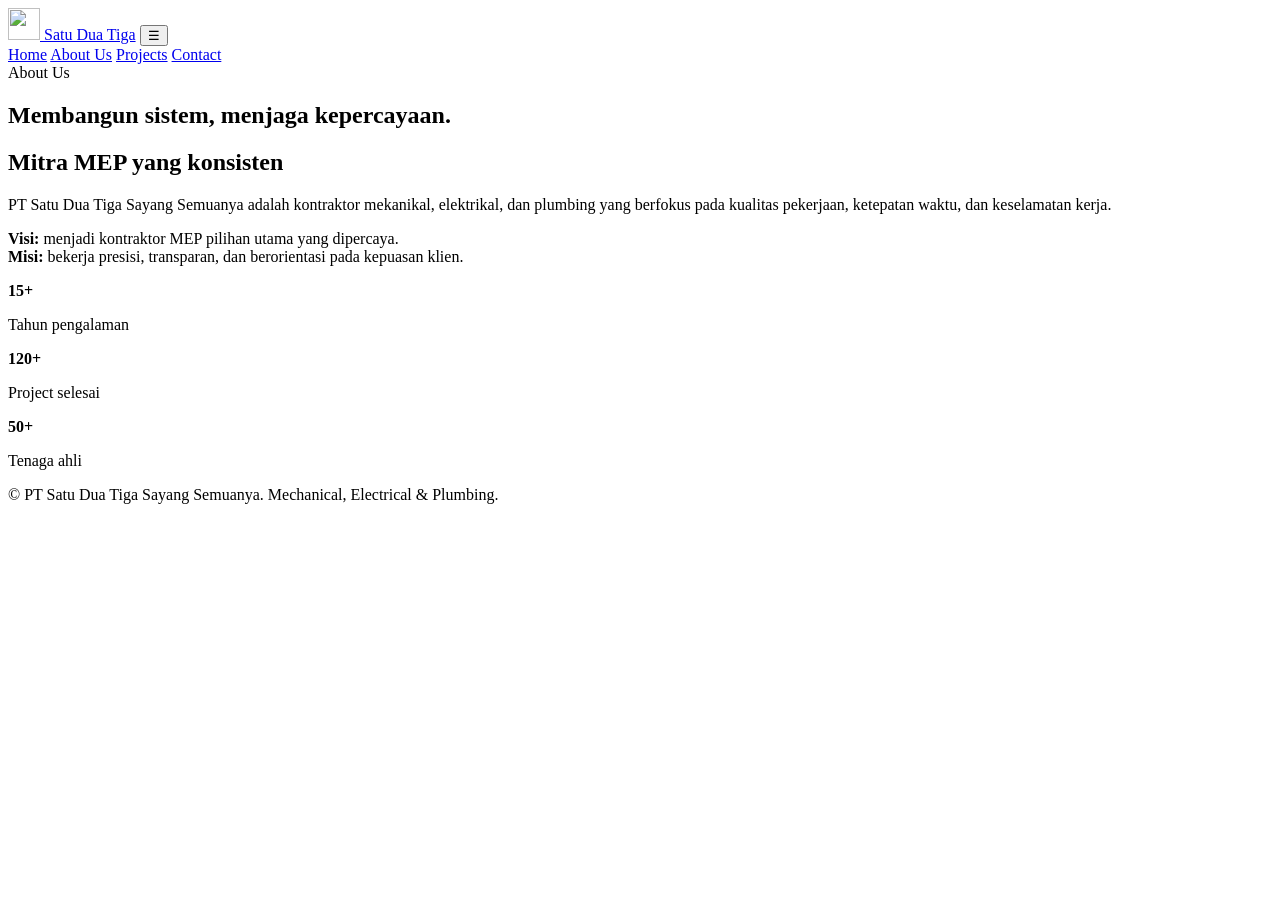
==== about.html @ 3d6bec4f "Add files via upload" ====
<!DOCTYPE html>
<html lang="id">
<head>
  <meta charset="UTF-8">
  <meta name="viewport" content="width=device-width, initial-scale=1">
  <title>About Us | PT Satu Dua Tiga Sayang Semuanya</title>
  <meta name="description" content="Tentang PT Satu Dua Tiga Sayang Semuanya.">
  <link rel="icon" type="image/svg+xml" href="assets/favicon.svg">
  <link rel="preconnect" href="https://fonts.googleapis.com">
  <link href="https://fonts.googleapis.com/css2?family=Inter:wght@400;600&family=Playfair+Display:wght@500;600&display=swap" rel="stylesheet">
  <link rel="stylesheet" href="assets/css/style.css">
</head>
<body>
<!-- ===== NAVBAR ===== -->
<header class="site-header">
  <div class="container nav">
    <a class="brand" href="index.html"><img src="assets/favicon.svg" alt="" width="32" height="32"> Satu Dua Tiga</a>
    <button class="nav-toggle" aria-label="Menu" aria-expanded="false">&#9776;</button>
    <nav class="menu">
      <a href="index.html">Home</a>
      <a href="about.html" class="active">About Us</a>
      <a href="projects.html">Projects</a>
      <a href="contact.html">Contact</a>
    </nav>
  </div>
</header>

<section class="page-hero"><div class="container">
  <span class="eyebrow">About Us</span>
  <h1>Membangun sistem, menjaga kepercayaan.</h1>
</div></section>

<section class="section"><div class="container grid grid-2">
  <!-- Ganti gambar: simpan sebagai assets/images/about.jpg -->
  <div class="about-visual reveal" role="img" aria-label="Tim PT Satu Dua Tiga Sayang Semuanya"></div>
  <div class="reveal">
    <h2>Mitra MEP yang konsisten</h2>
    <p>PT Satu Dua Tiga Sayang Semuanya adalah kontraktor mekanikal, elektrikal, dan plumbing yang berfokus pada kualitas pekerjaan, ketepatan waktu, dan keselamatan kerja.</p>
    <p><strong>Visi:</strong> menjadi kontraktor MEP pilihan utama yang dipercaya.<br>
       <strong>Misi:</strong> bekerja presisi, transparan, dan berorientasi pada kepuasan klien.</p>
  </div>
</div></section>

<section class="section alt"><div class="container">
  <div class="stats reveal">
    <div><strong>15+</strong><p>Tahun pengalaman</p></div>
    <div><strong>120+</strong><p>Project selesai</p></div>
    <div><strong>50+</strong><p>Tenaga ahli</p></div>
  </div>
</div></section>

<!-- ===== FOOTER ===== -->
<footer class="site-footer">
  <div class="container">
    &copy; <span class="year"></span> PT Satu Dua Tiga Sayang Semuanya. Mechanical, Electrical &amp; Plumbing.
  </div>
</footer>
<script src="assets/js/main.js"></script>
</body>
</html>
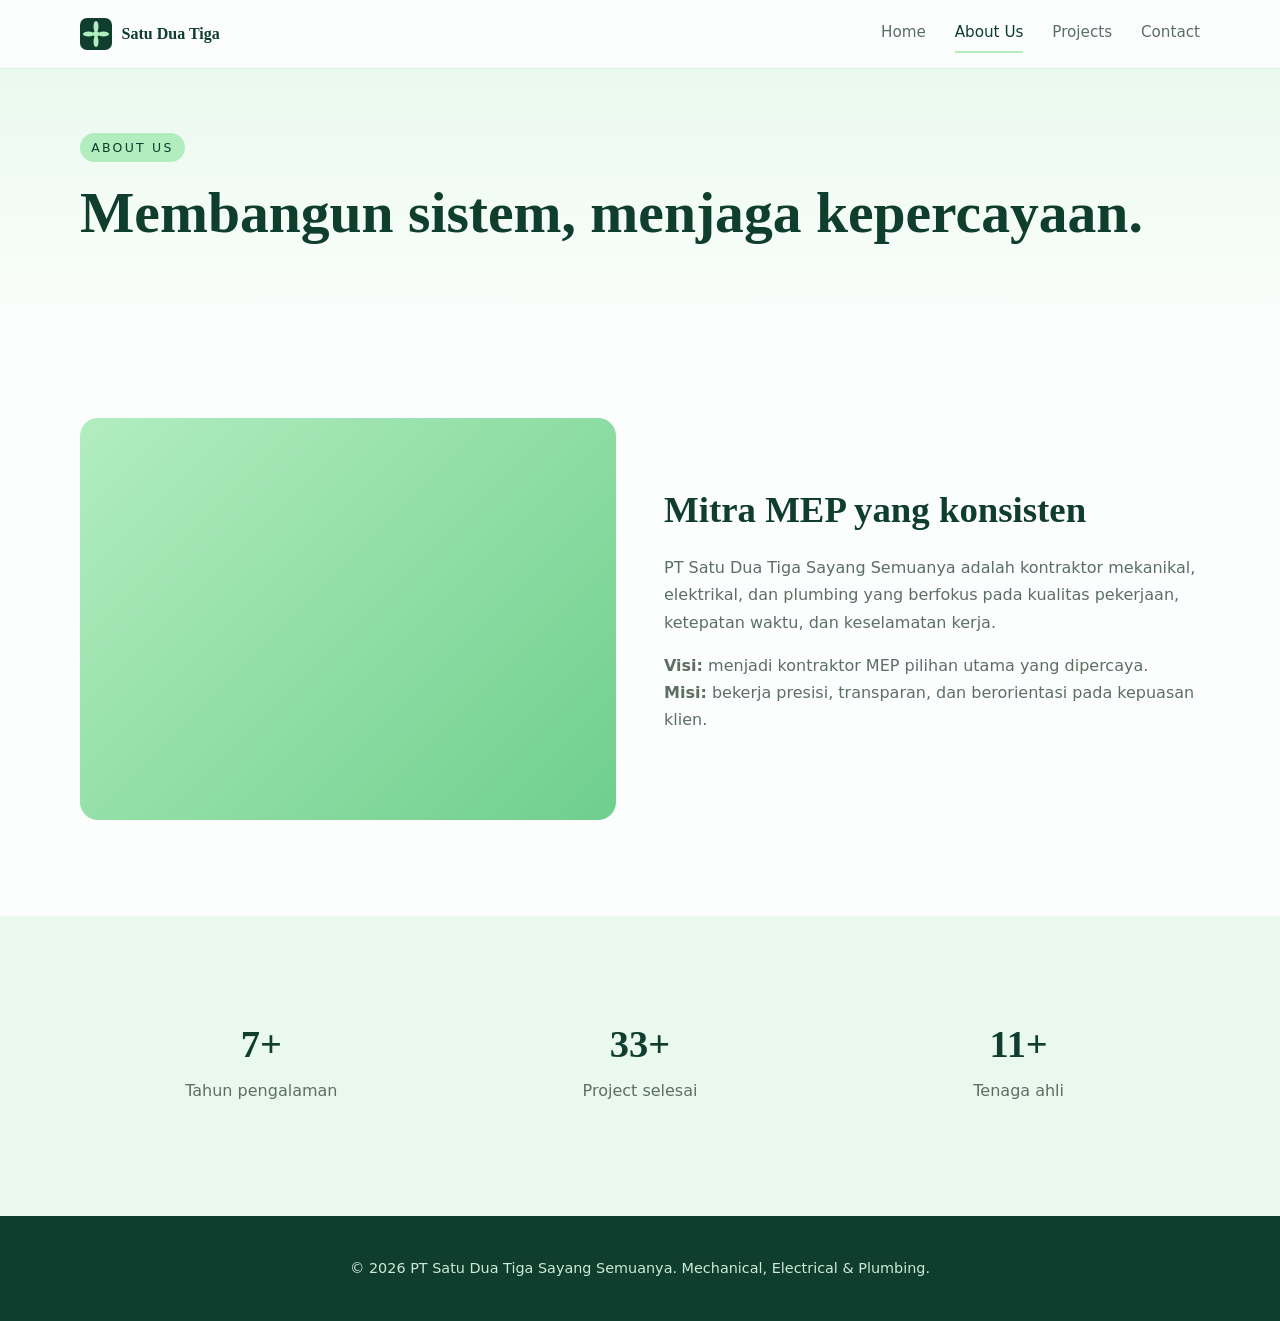
==== commit 81750afc: "Update about.html" ====
--- a/about.html
+++ b/about.html
@@ -1,5 +1,6 @@
 <!DOCTYPE html>
 <html lang="id">
+  
 <head>
   <meta charset="UTF-8">
   <meta name="viewport" content="width=device-width, initial-scale=1">
@@ -11,6 +12,7 @@
   <link rel="stylesheet" href="assets/css/style.css">
 </head>
 <body>
+  
 <!-- ===== NAVBAR ===== -->
 <header class="site-header">
   <div class="container nav">
@@ -30,7 +32,9 @@
   <h1>Membangun sistem, menjaga kepercayaan.</h1>
 </div></section>
 
-<section class="section"><div class="container grid grid-2">
+<section class="section">
+  <div class="container grid grid-2">
+  
   <!-- Ganti gambar: simpan sebagai assets/images/about.jpg -->
   <div class="about-visual reveal" role="img" aria-label="Tim PT Satu Dua Tiga Sayang Semuanya"></div>
   <div class="reveal">
@@ -43,9 +47,9 @@
 
 <section class="section alt"><div class="container">
   <div class="stats reveal">
-    <div><strong>15+</strong><p>Tahun pengalaman</p></div>
-    <div><strong>120+</strong><p>Project selesai</p></div>
-    <div><strong>50+</strong><p>Tenaga ahli</p></div>
+    <div><strong>7+</strong><p>Tahun pengalaman</p></div>
+    <div><strong>33+</strong><p>Project selesai</p></div>
+    <div><strong>11+</strong><p>Tenaga ahli</p></div>
   </div>
 </div></section>
 
--- a/assets/css/style.css
+++ b/assets/css/style.css
@@ -0,0 +1,135 @@
+/* =========================================================
+   PT Satu Dua Tiga Sayang Semuanya - Stylesheet bersama
+   Isi: 1.Variabel 2.Dasar 3.Navbar 4.Tombol 5.Hero 6.Section
+        7.Carousel 8.Form 9.Footer 10.Animasi 11.Responsif
+   ========================================================= */
+
+/* 1. VARIABEL WARNA - ubah di sini untuk mengganti tema */
+:root {
+  --mint: #b2edc0;        /* warna utama (aksen / latar lembut) */
+  --mint-soft: #eaf9ee;   /* mint sangat muda untuk latar section */
+  --forest: #0f3d2e;      /* hijau tua: teks judul & tombol (kontras tinggi) */
+  --ink: #1b2a23;         /* teks isi */
+  --muted: #5d6e65;       /* teks sekunder */
+  --bg: #fbfefc;          /* latar halaman */
+  --line: #dbeee1;        /* garis tipis */
+  --radius: 18px;
+}
+
+/* 2. DASAR */
+*, *::before, *::after { box-sizing: border-box; }
+html { scroll-behavior: smooth; }
+body { margin: 0; font-family: "Inter", system-ui, -apple-system, "Segoe UI", sans-serif;
+       color: var(--ink); background: var(--bg); line-height: 1.7; }
+h1, h2, h3 { font-family: "Playfair Display", Georgia, serif; color: var(--forest);
+             line-height: 1.2; margin: 0 0 .6em; font-weight: 600; }
+h1 { font-size: clamp(2.1rem, 5vw, 3.6rem); }
+h2 { font-size: clamp(1.6rem, 3vw, 2.3rem); }
+p { margin: 0 0 1em; color: var(--muted); }
+a { color: inherit; text-decoration: none; }
+img { max-width: 100%; display: block; }
+.container { width: min(1120px, 92%); margin-inline: auto; }
+.section { padding: clamp(3.5rem, 8vw, 6rem) 0; }
+.section.alt { background: var(--mint-soft); }
+.eyebrow { display: inline-block; font-size: .78rem; letter-spacing: .18em; text-transform: uppercase;
+           color: var(--forest); background: var(--mint); padding: .3em .9em; border-radius: 99px; margin-bottom: 1rem; }
+
+/* 3. NAVBAR */
+.site-header { position: sticky; top: 0; z-index: 50; background: rgba(251,254,252,.88);
+               backdrop-filter: blur(10px); border-bottom: 1px solid var(--line); }
+.nav { display: flex; align-items: center; justify-content: space-between; min-height: 68px; }
+.brand { display: flex; align-items: center; gap: .6rem; font-family: "Playfair Display", serif;
+         font-weight: 600; color: var(--forest); }
+.menu { display: flex; gap: 1.8rem; }
+.menu a { font-size: .95rem; color: var(--muted); padding: .3rem 0; border-bottom: 2px solid transparent; transition: .2s; }
+.menu a:hover, .menu a.active { color: var(--forest); border-color: var(--mint); }
+.nav-toggle { display: none; background: none; border: 0; font-size: 1.6rem; color: var(--forest); cursor: pointer; }
+
+/* 4. TOMBOL */
+.btn { display: inline-flex; align-items: center; gap: .5rem; padding: .85em 1.6em; border-radius: 99px;
+       font-weight: 600; font-size: .95rem; border: 2px solid var(--forest); cursor: pointer;
+       transition: transform .2s, background .2s, color .2s; font-family: inherit; }
+.btn-primary { background: var(--forest); color: #fff; }
+.btn-primary:hover { transform: translateY(-2px); background: #0a2b20; }
+.btn-ghost { background: transparent; color: var(--forest); }
+.btn-ghost:hover { background: var(--mint); transform: translateY(-2px); }
+.btn-wa { background: #1faa59; border-color: #1faa59; color: #fff; }
+.btn-row { display: flex; flex-wrap: wrap; gap: .8rem; margin-top: 1.4rem; }
+
+/* 5. HERO (halaman utama) */
+.hero { background: radial-gradient(circle at 80% 20%, var(--mint) 0, transparent 55%), var(--bg); overflow: hidden; }
+.hero-grid { display: grid; grid-template-columns: 1.1fr .9fr; gap: 3rem; align-items: center; min-height: 82vh; }
+.hero-art svg { width: 100%; height: auto; max-height: 460px; }
+.page-hero { padding: 4rem 0 2.5rem; background: linear-gradient(180deg, var(--mint-soft), var(--bg)); }
+
+/* 6. SECTION: grid kartu, statistik, dll */
+.grid { display: grid; gap: 1.4rem; }
+.grid-3 { grid-template-columns: repeat(3, 1fr); }
+.grid-2 { grid-template-columns: repeat(2, 1fr); gap: 3rem; align-items: center; }
+.card { background: #fff; border: 1px solid var(--line); border-radius: var(--radius); padding: 1.8rem;
+        transition: transform .3s, box-shadow .3s; }
+.card:hover { transform: translateY(-6px); box-shadow: 0 18px 40px -22px rgba(15,61,46,.45); }
+.icon { width: 52px; height: 52px; display: grid; place-items: center; border-radius: 14px;
+        background: var(--mint); font-size: 1.5rem; margin-bottom: 1rem; }
+.stats { display: grid; grid-template-columns: repeat(3, 1fr); gap: 1rem; text-align: center; }
+.stats strong { display: block; font-family: "Playfair Display", serif; font-size: 2.4rem; color: var(--forest); }
+.about-visual { aspect-ratio: 4/3; border-radius: var(--radius); display: grid; place-items: center;
+                background: url("../images/about.jpg") center/cover, linear-gradient(135deg, var(--mint), #6fcf8d); }
+.cta { background: var(--forest); border-radius: 28px; padding: clamp(2rem, 6vw, 4rem); text-align: center; }
+.cta h2 { color: #fff; } .cta p { color: #cfe9d8; }
+.cta .btn-primary { background: var(--mint); color: var(--forest); border-color: var(--mint); }
+
+/* 7. CAROUSEL PROJECT (scroll-snap, bisa digeser / tombol panah) */
+.carousel { position: relative; }
+.track { display: flex; gap: 1.4rem; overflow-x: auto; scroll-snap-type: x mandatory;
+         scrollbar-width: none; padding: .5rem .2rem 1.2rem; }
+.track::-webkit-scrollbar { display: none; }
+.project { flex: 0 0 min(340px, 84%); scroll-snap-align: start; padding: 0; overflow: hidden; }
+.project .media { aspect-ratio: 4/3; background-size: cover; background-position: center; }
+.project .body { padding: 1.3rem 1.5rem 1.6rem; }
+.tag { font-size: .75rem; background: var(--mint); color: var(--forest); padding: .2em .8em; border-radius: 99px; }
+.carousel-nav { display: flex; gap: .6rem; justify-content: flex-end; margin-bottom: 1rem; }
+.carousel-nav button { width: 46px; height: 46px; border-radius: 50%; border: 2px solid var(--forest);
+                       background: #fff; color: var(--forest); font-size: 1.1rem; cursor: pointer; transition: .2s; }
+.carousel-nav button:hover { background: var(--mint); }
+
+/* 8. FORM KONTAK */
+.form { display: grid; gap: 1rem; }
+.form label { font-size: .85rem; font-weight: 600; color: var(--forest); display: grid; gap: .35rem; }
+.form input, .form textarea { font: inherit; padding: .85em 1em; border: 1.5px solid var(--line);
+                              border-radius: 12px; background: #fff; transition: border .2s, box-shadow .2s; }
+.form input:focus, .form textarea:focus { outline: 0; border-color: var(--forest); box-shadow: 0 0 0 4px var(--mint); }
+.info-list { list-style: none; padding: 0; margin: 1.5rem 0 0; display: grid; gap: .9rem; }
+.info-list li { display: flex; gap: .8rem; color: var(--muted); }
+
+/* 9. FOOTER */
+.site-footer { background: var(--forest); color: #cfe9d8; padding: 2.5rem 0; text-align: center; font-size: .9rem; }
+.site-footer a { color: var(--mint); }
+
+/* 10. ANIMASI */
+/* -- Hero SVG: kipas HVAC berputar, pipa & kabel listrik mengalir, titik berdenyut -- */
+.spin { transform-origin: 200px 200px; animation: spin 6s linear infinite; }
+.flow-pipe { stroke-dasharray: 14 10; animation: flow 1.6s linear infinite; }
+.flow-wire { stroke-dasharray: 6 12; animation: flow 1s linear infinite reverse; }
+.pulse { transform-box: fill-box; transform-origin: center; animation: pulse 2.4s ease-in-out infinite; }
+.float { animation: float 5s ease-in-out infinite; }
+@keyframes spin { to { transform: rotate(360deg); } }
+@keyframes flow { to { stroke-dashoffset: -48; } }
+@keyframes pulse { 50% { transform: scale(1.5); opacity: .5; } }
+@keyframes float { 50% { transform: translateY(-10px); } }
+/* -- Muncul halus saat di-scroll (kelas .in ditambahkan oleh main.js) -- */
+.reveal { opacity: 0; transform: translateY(24px); transition: opacity .8s, transform .8s; }
+.reveal.in { opacity: 1; transform: none; }
+@media (prefers-reduced-motion: reduce) { * { animation: none !important; transition: none !important; } .reveal { opacity: 1; transform: none; } }
+
+/* 11. RESPONSIF */
+@media (max-width: 860px) {
+  .hero-grid, .grid-2 { grid-template-columns: 1fr; min-height: auto; padding: 2.5rem 0; }
+  .hero-art { order: -1; max-width: 340px; margin-inline: auto; }
+  .grid-3 { grid-template-columns: 1fr; }
+  .nav-toggle { display: block; }
+  .menu { display: none; position: absolute; top: 68px; left: 0; right: 0; flex-direction: column; gap: 0;
+          background: var(--bg); border-bottom: 1px solid var(--line); padding: .5rem 4%; }
+  .menu.open { display: flex; }
+  .menu a { padding: .9rem 0; }
+}
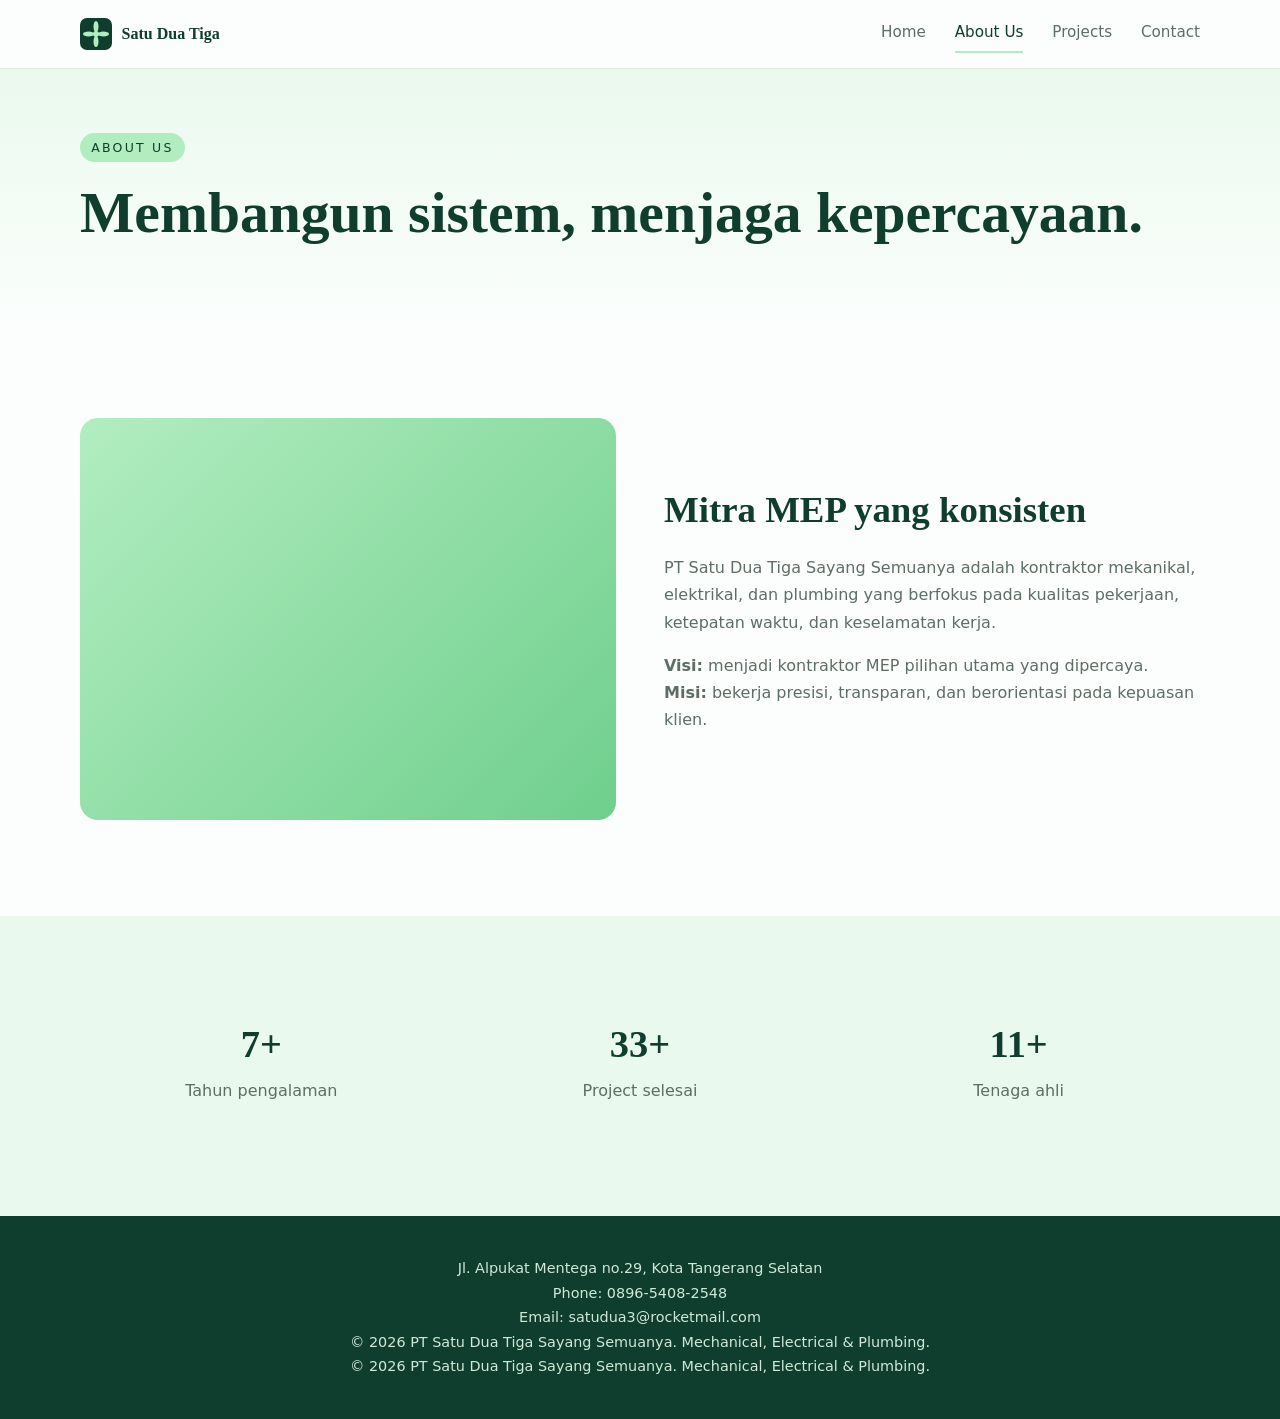
==== commit 634e9878: "Update about.html" ====
--- a/about.html
+++ b/about.html
@@ -55,6 +55,25 @@
 
 <!-- ===== FOOTER ===== -->
 <footer class="site-footer">
+
+  <div>
+    <span>Jl. Alpukat Mentega no.29, Kota Tangerang Selatan</span>
+  <div>
+    <span>Phone: 0896-5408-2548</span>
+  </div>
+  <div>
+    <span>Email: satudua3@rocketmail.com</span>
+  </div>
+  </div>
+  
+  <div>
+    
+  </div>
+  
+  <div class="container">
+    &copy; <span class="year"></span> PT Satu Dua Tiga Sayang Semuanya. Mechanical, Electrical &amp; Plumbing.
+  </div>
+  
   <div class="container">
     &copy; <span class="year"></span> PT Satu Dua Tiga Sayang Semuanya. Mechanical, Electrical &amp; Plumbing.
   </div>
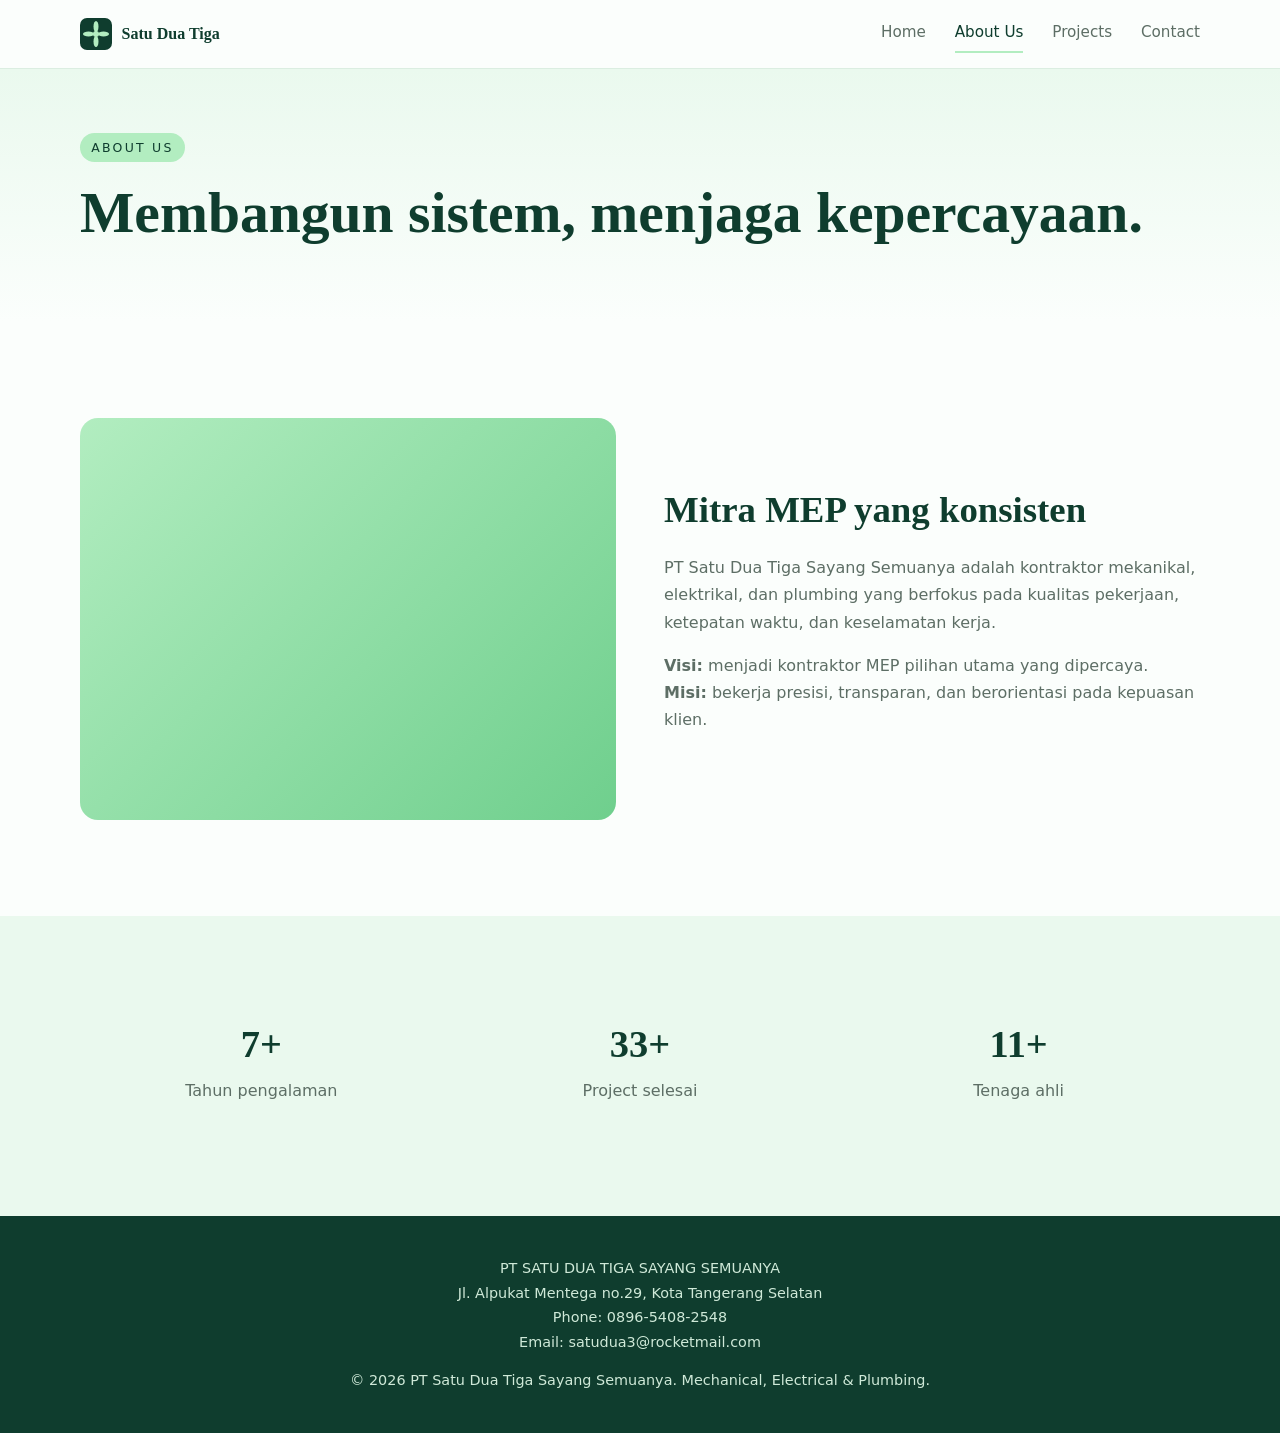
==== commit 56eaf874: "Update about.html" ====
--- a/about.html
+++ b/about.html
@@ -57,6 +57,9 @@
 <footer class="site-footer">
 
   <div>
+    <span>PT SATU DUA TIGA SAYANG SEMUANYA</span>
+  <div>
+  <div>
     <span>Jl. Alpukat Mentega no.29, Kota Tangerang Selatan</span>
   <div>
     <span>Phone: 0896-5408-2548</span>
@@ -67,16 +70,13 @@
   </div>
   
   <div>
-    
+    <p>   </p>  
   </div>
   
   <div class="container">
     &copy; <span class="year"></span> PT Satu Dua Tiga Sayang Semuanya. Mechanical, Electrical &amp; Plumbing.
   </div>
   
-  <div class="container">
-    &copy; <span class="year"></span> PT Satu Dua Tiga Sayang Semuanya. Mechanical, Electrical &amp; Plumbing.
-  </div>
 </footer>
 <script src="assets/js/main.js"></script>
 </body>
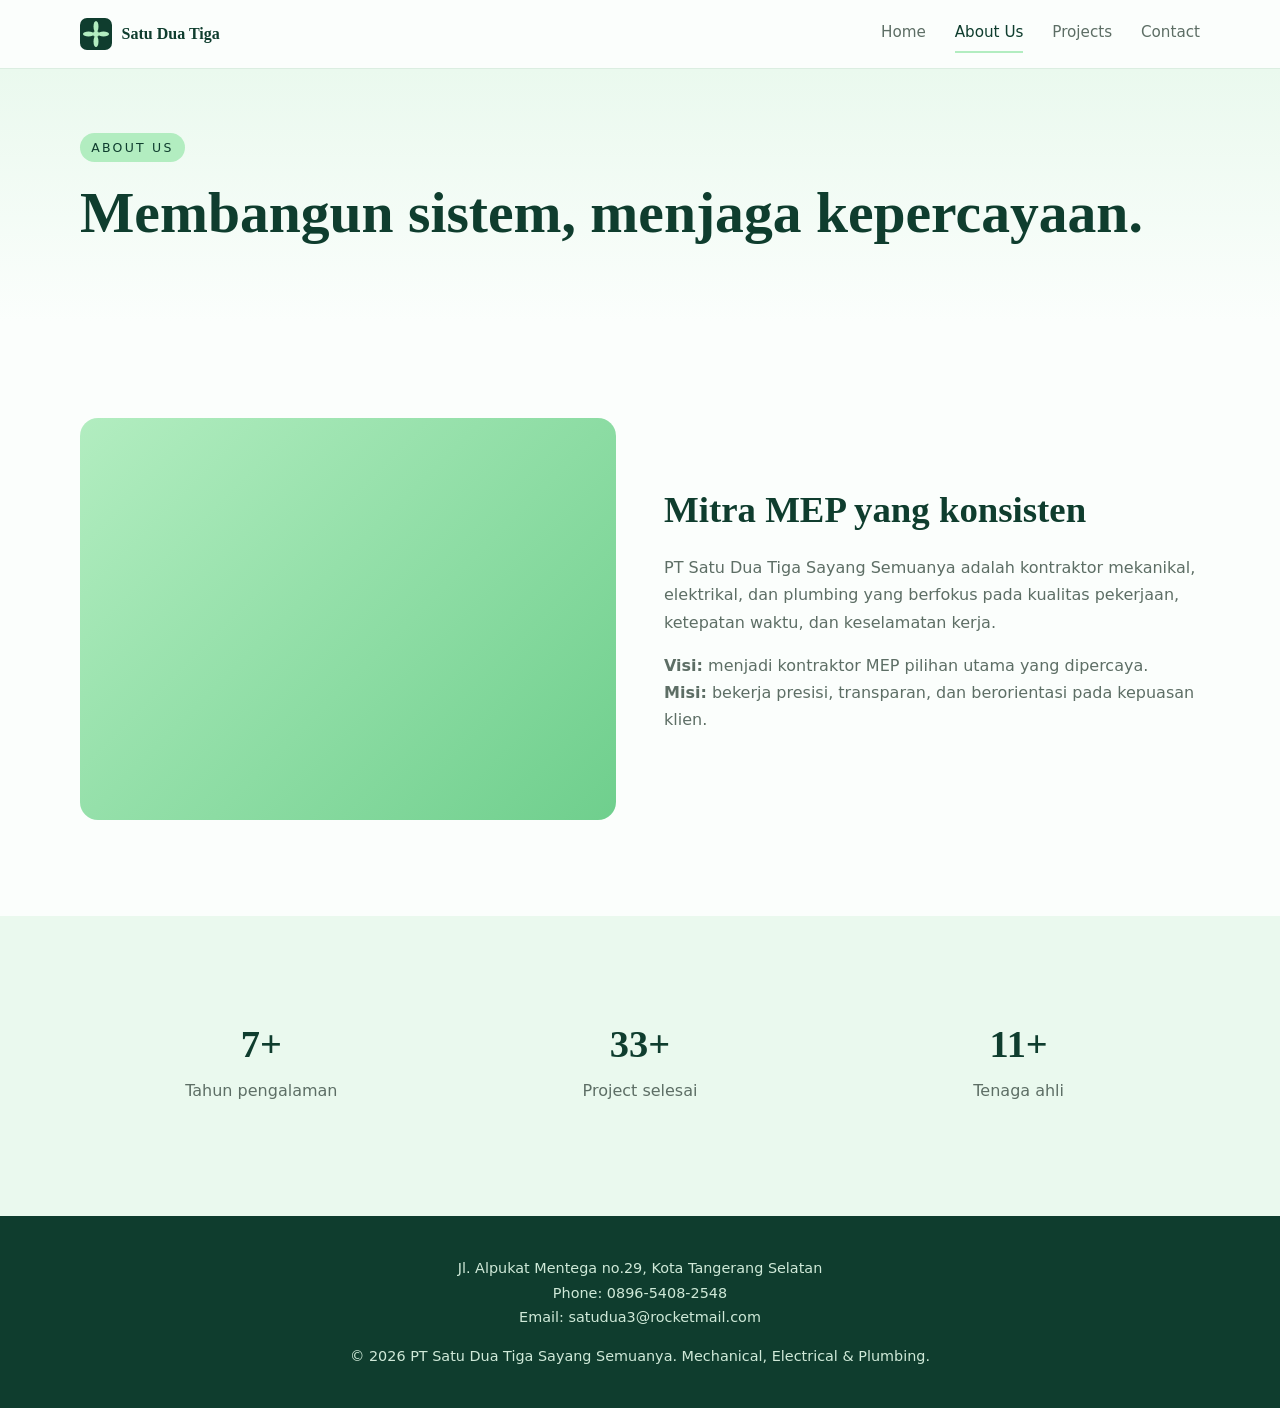
==== commit 3eddaf0c: "Update about.html" ====
--- a/about.html
+++ b/about.html
@@ -57,9 +57,6 @@
 <footer class="site-footer">
 
   <div>
-    <span>PT SATU DUA TIGA SAYANG SEMUANYA</span>
-  <div>
-  <div>
     <span>Jl. Alpukat Mentega no.29, Kota Tangerang Selatan</span>
   <div>
     <span>Phone: 0896-5408-2548</span>
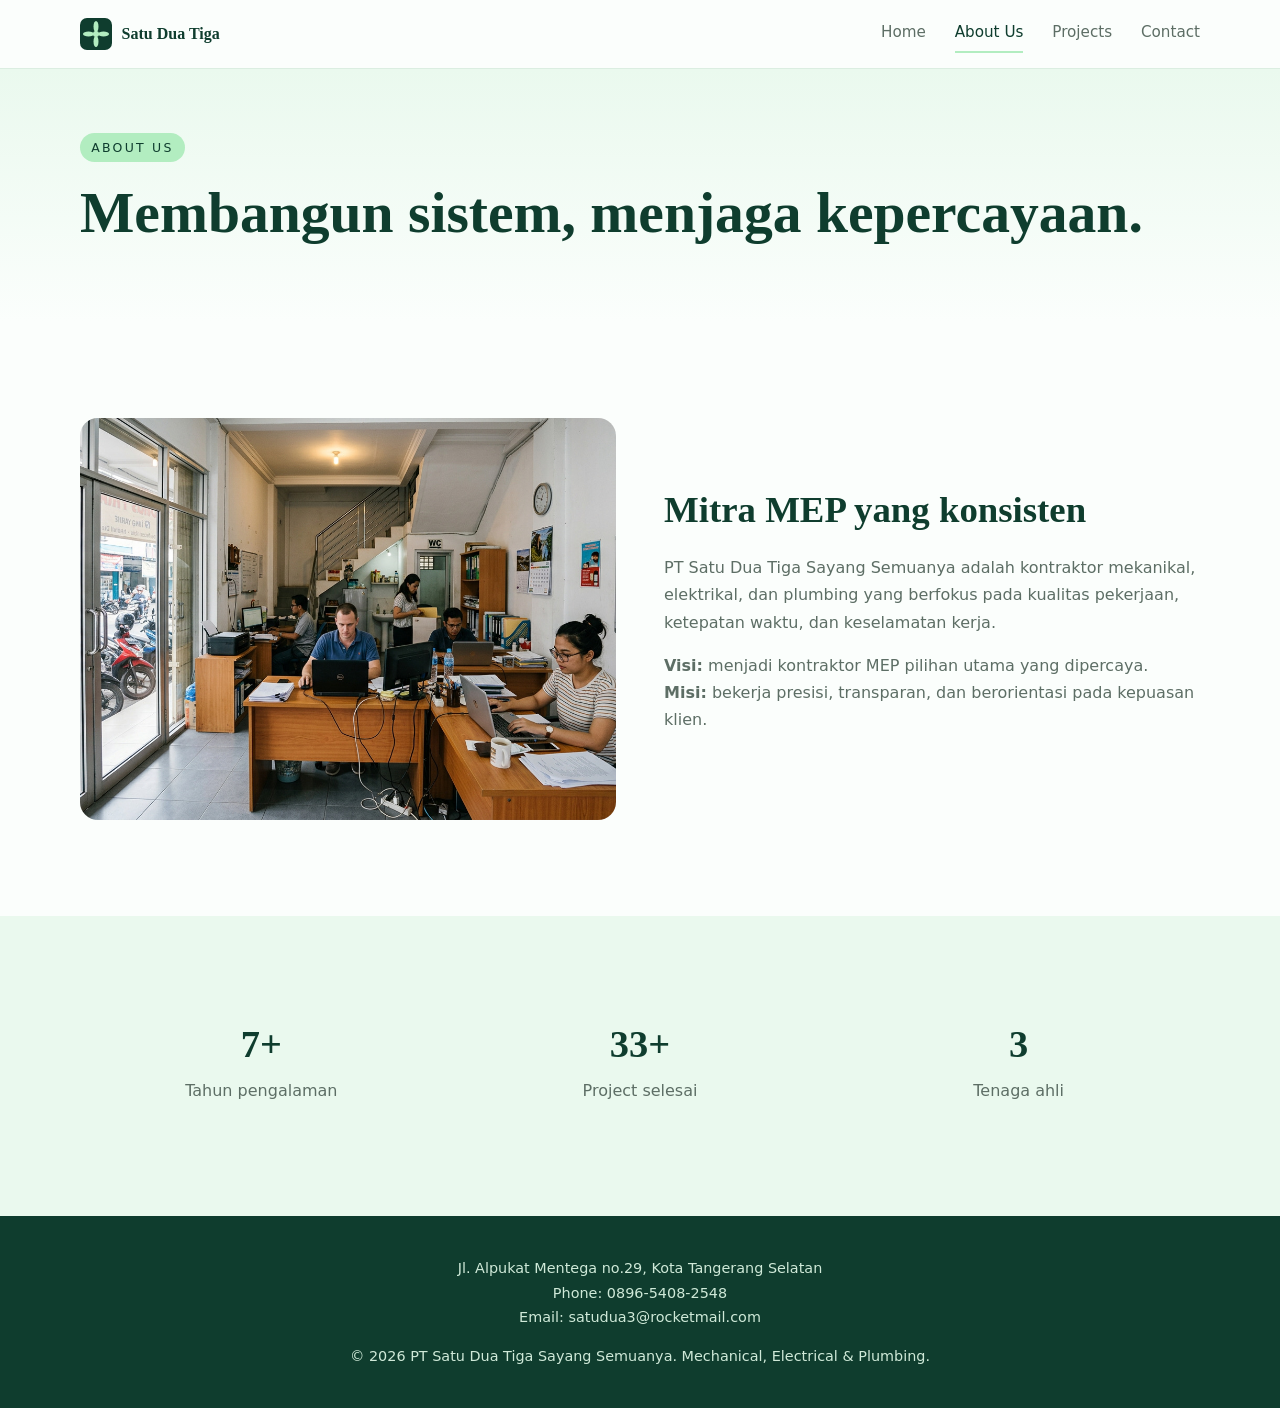
==== commit dbe600ba: "Update about.html" ====
--- a/about.html
+++ b/about.html
@@ -49,7 +49,7 @@
   <div class="stats reveal">
     <div><strong>7+</strong><p>Tahun pengalaman</p></div>
     <div><strong>33+</strong><p>Project selesai</p></div>
-    <div><strong>11+</strong><p>Tenaga ahli</p></div>
+    <div><strong>3</strong><p>Tenaga ahli</p></div>
   </div>
 </div></section>
 
@@ -65,7 +65,6 @@
     <span>Email: satudua3@rocketmail.com</span>
   </div>
   </div>
-  
   <div>
     <p>   </p>  
   </div>
